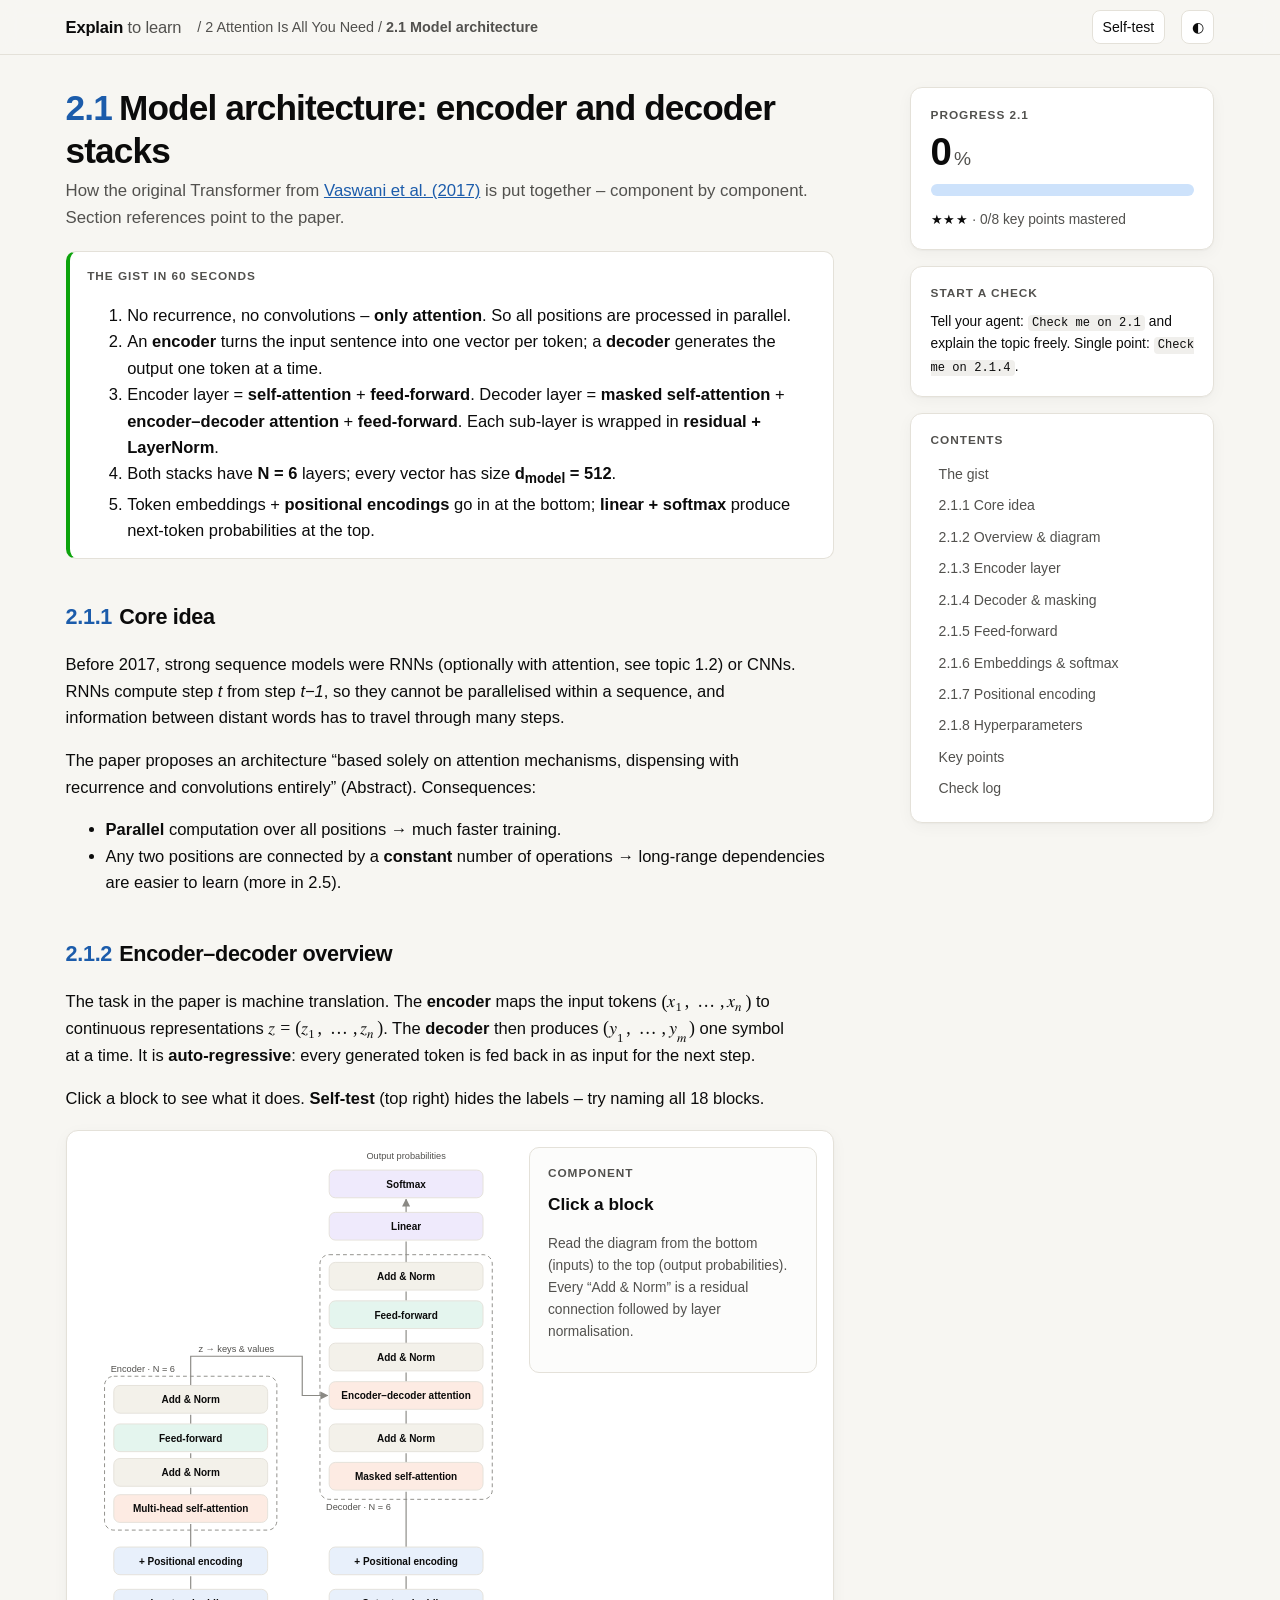
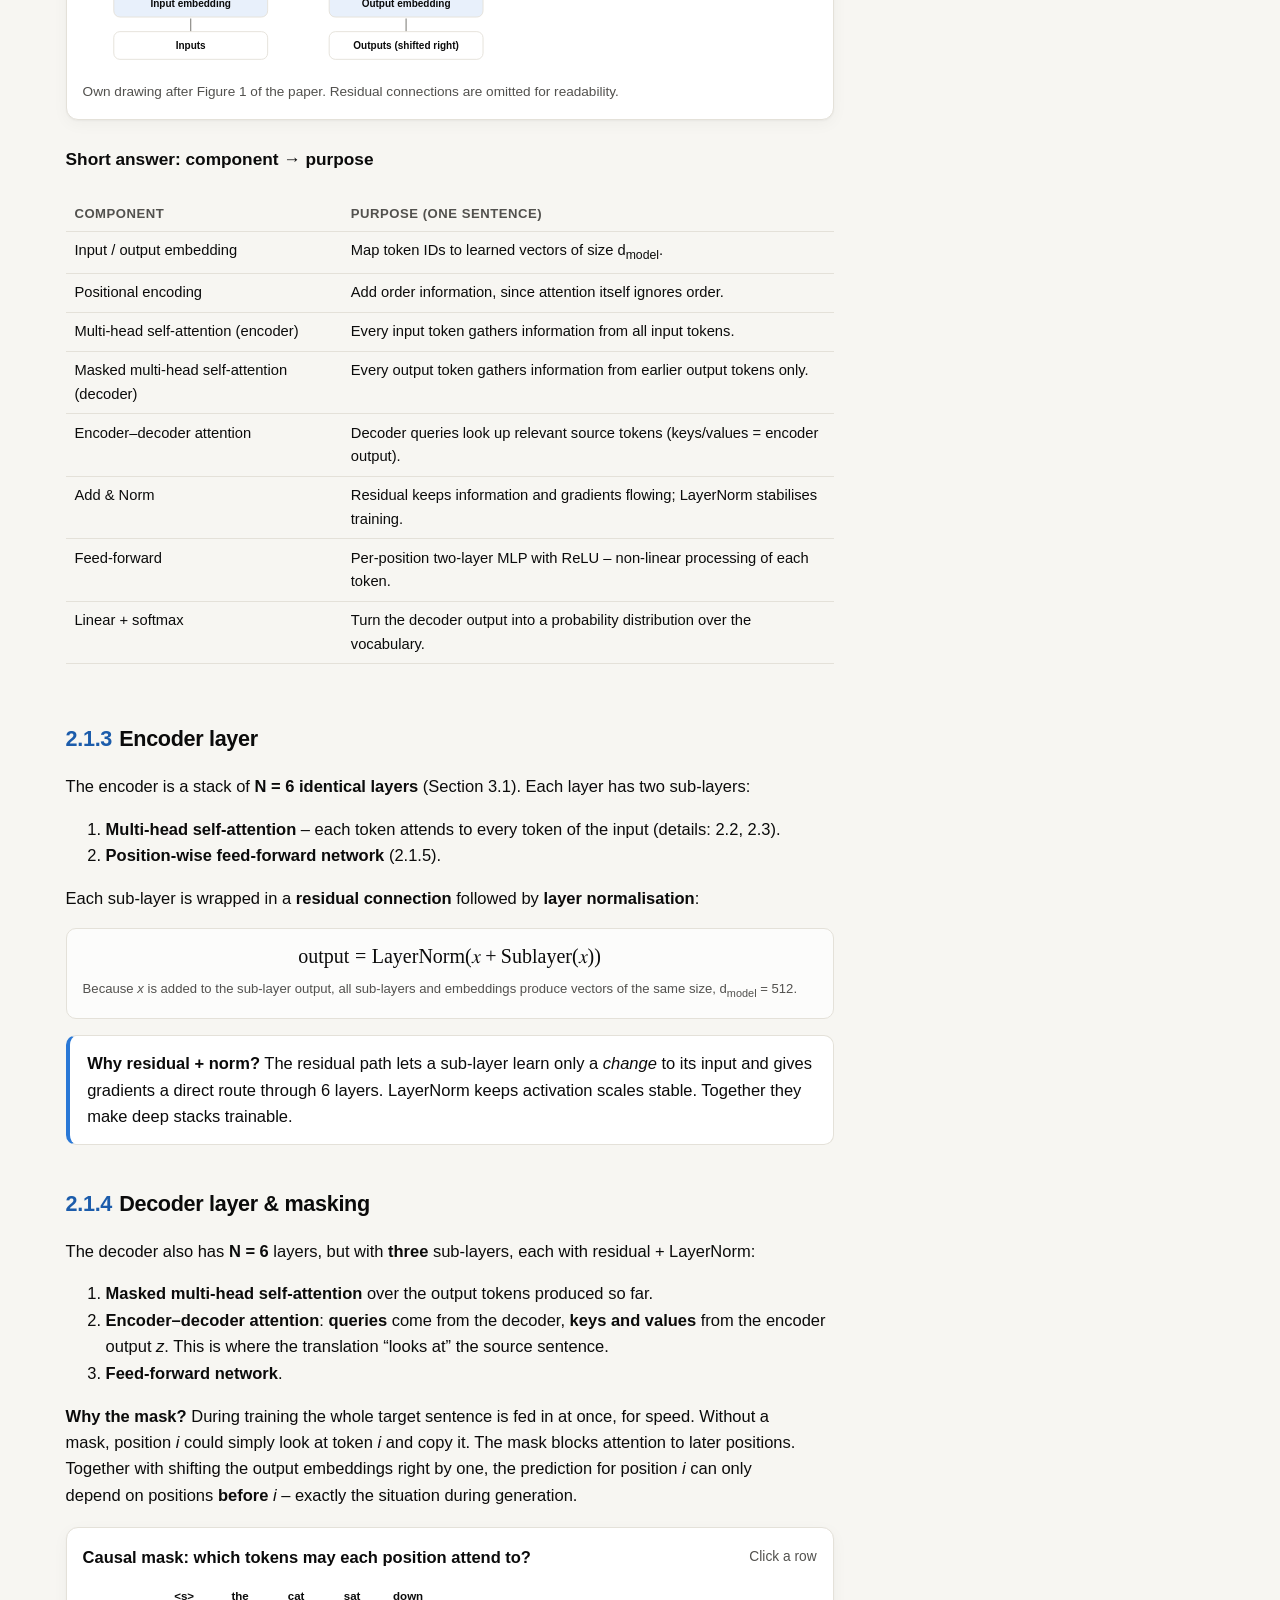
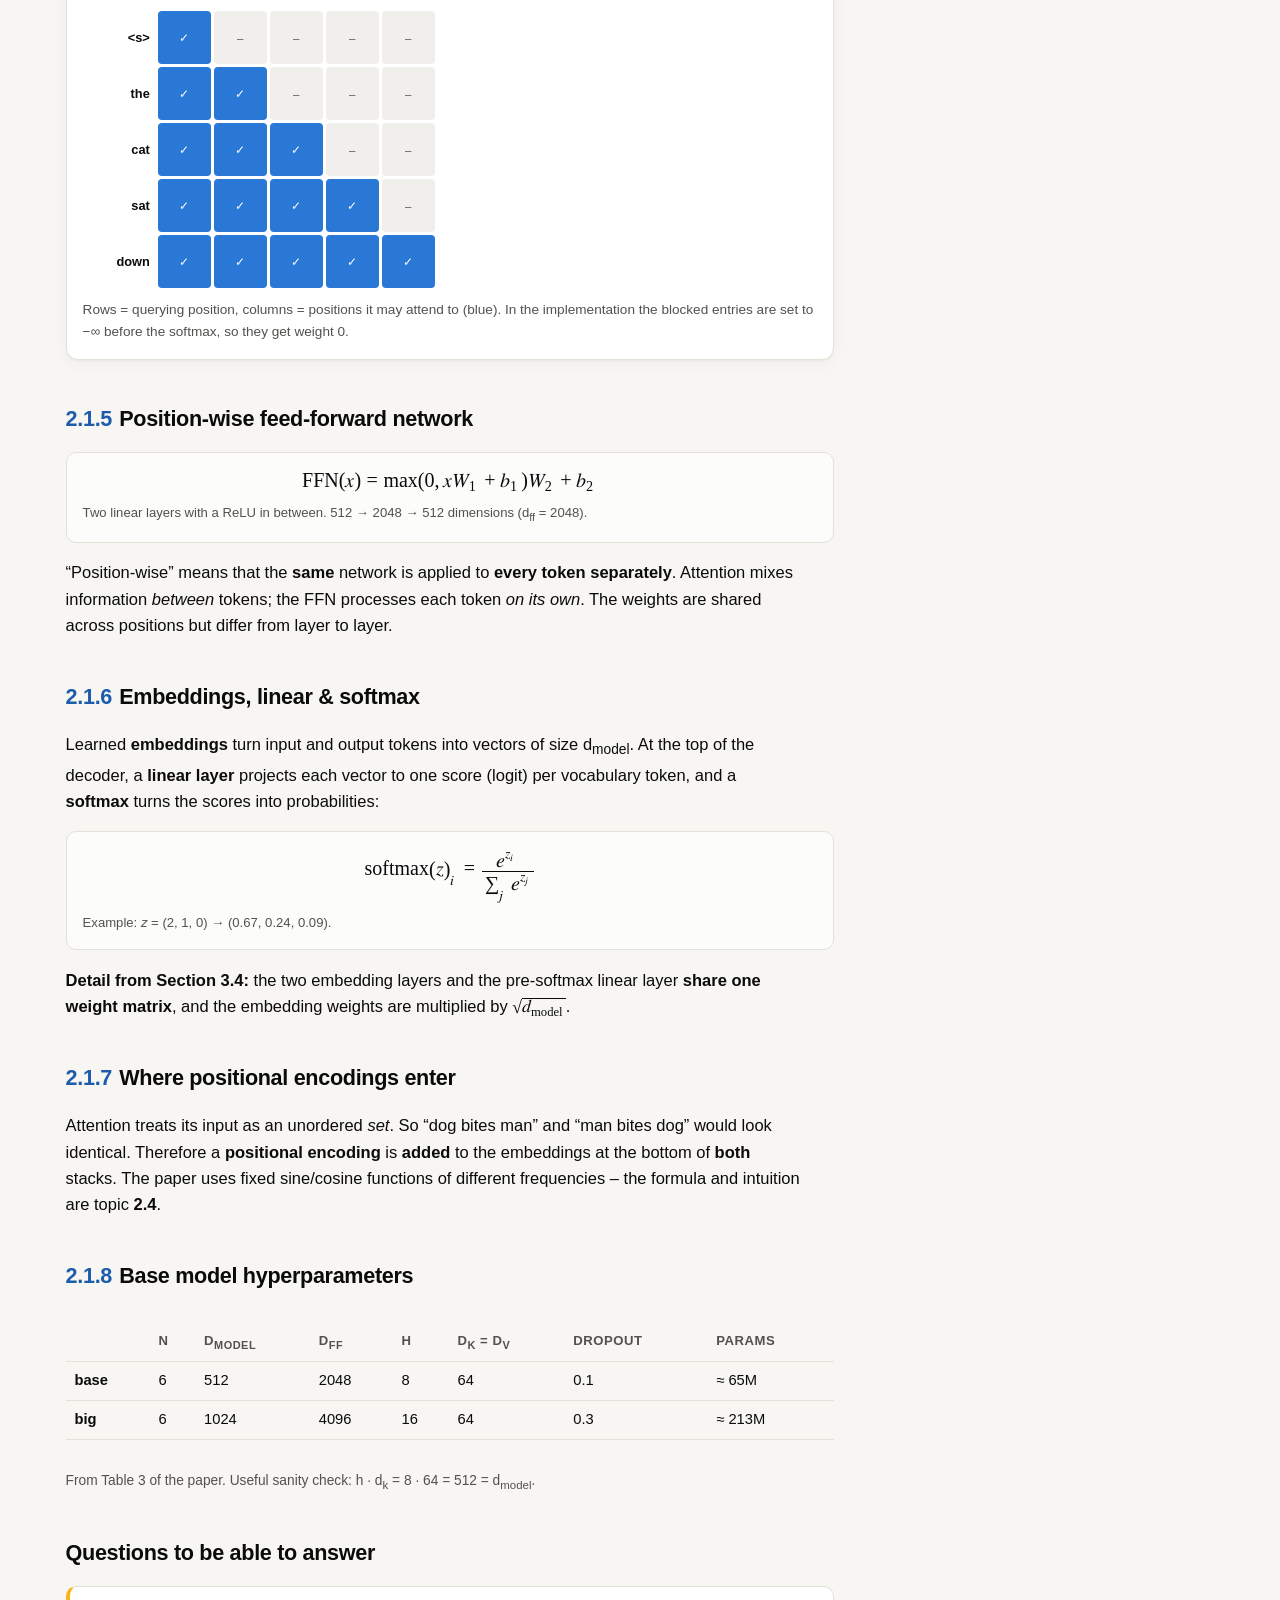
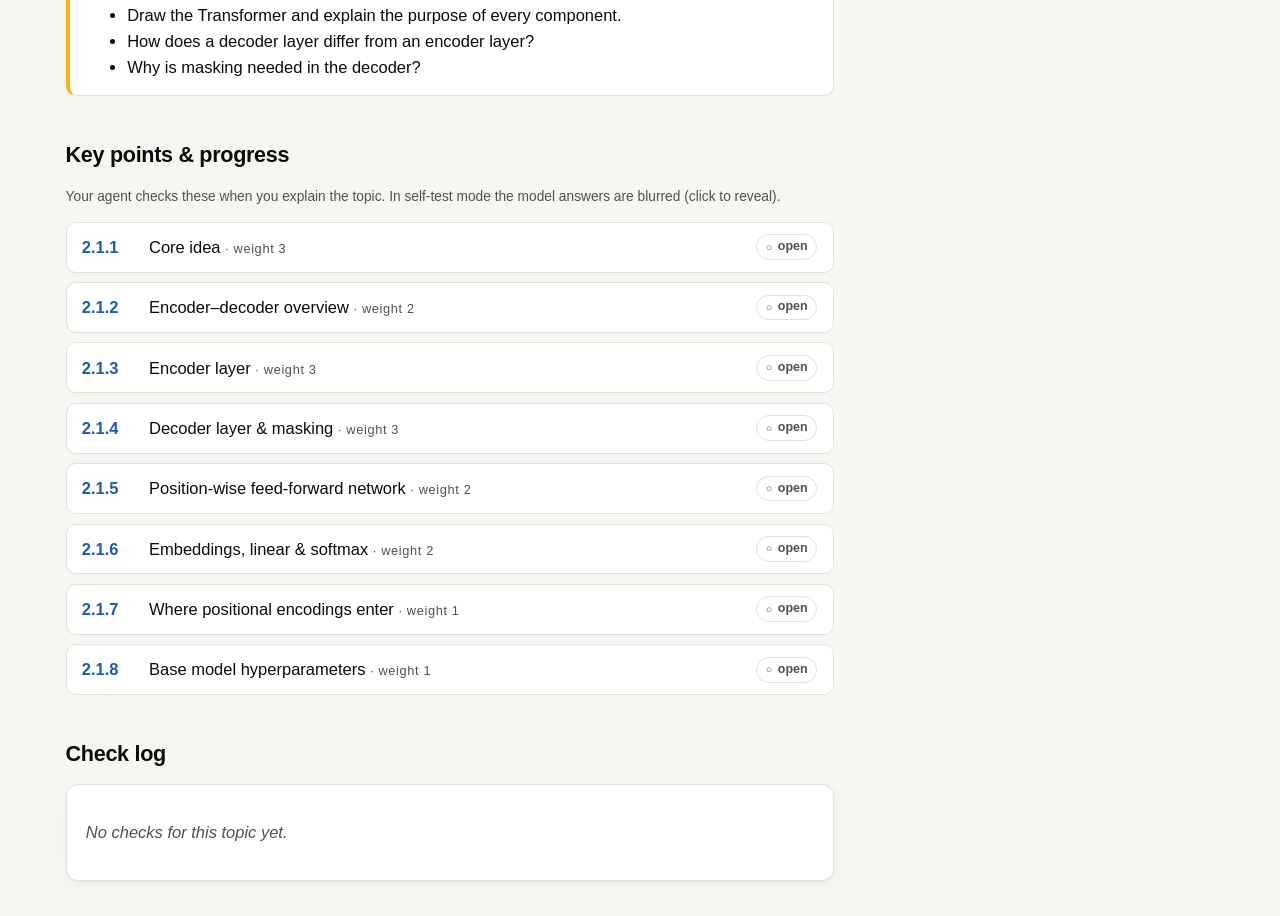
==== site/topics/2.1-model-architecture.html @ 0145dcda "Initial commit" ====
<!doctype html>
<html lang="en">
<head>
<meta charset="utf-8">
<meta name="viewport" content="width=device-width, initial-scale=1">
<title>2.1 Model architecture · Explain to learn</title>
<link rel="stylesheet" href="../assets/style.css">
</head>
<body data-topic="2.1" data-root="../">
<header class="topbar"><div class="wrap">
  <a class="brand" href="../index.html">Explain <span>to learn</span></a>
  <span class="crumbs">/ 2 Attention Is All You Need / <b>2.1 Model architecture</b></span>
  <span class="spacer"></span>
  <button class="iconbtn" id="quizbtn" aria-pressed="false" title="Hide answers to test yourself">Self-test</button>
  <button class="iconbtn" data-action="theme" title="Toggle light/dark" aria-label="Toggle light/dark">◐</button>
</div></header>

<div class="wrap page">
<article>
  <h1><span class="num">2.1</span>Model architecture: encoder and decoder stacks</h1>
  <p class="lead">How the original Transformer from <a href="https://arxiv.org/abs/1706.03762">Vaswani et al. (2017)</a> is put together – component by component. Section references point to the paper.</p>

  <section id="summary">
    <div class="box check">
      <p class="label">The gist in 60 seconds</p>
      <ol>
        <li>No recurrence, no convolutions – <b>only attention</b>. So all positions are processed in parallel.</li>
        <li>An <b>encoder</b> turns the input sentence into one vector per token; a <b>decoder</b> generates the output one token at a time.</li>
        <li>Encoder layer = <b>self-attention</b> + <b>feed-forward</b>. Decoder layer = <b>masked self-attention</b> + <b>encoder–decoder attention</b> + <b>feed-forward</b>. Each sub-layer is wrapped in <b>residual + LayerNorm</b>.</li>
        <li>Both stacks have <b>N = 6</b> layers; every vector has size <b>d<sub>model</sub> = 512</b>.</li>
        <li>Token embeddings + <b>positional encodings</b> go in at the bottom; <b>linear + softmax</b> produce next-token probabilities at the top.</li>
      </ol>
    </div>
  </section>

  <section id="idea">
    <h2><span class="num">2.1.1</span>Core idea</h2>
    <p>Before 2017, strong sequence models were RNNs (optionally with attention, see topic 1.2) or CNNs. RNNs compute step <i>t</i> from step <i>t−1</i>, so they cannot be parallelised within a sequence, and information between distant words has to travel through many steps.</p>
    <p>The paper proposes an architecture “based solely on attention mechanisms, dispensing with recurrence and convolutions entirely” (Abstract). Consequences:</p>
    <ul>
      <li><b>Parallel</b> computation over all positions → much faster training.</li>
      <li>Any two positions are connected by a <b>constant</b> number of operations → long-range dependencies are easier to learn (more in 2.5).</li>
    </ul>
  </section>

  <section id="overview">
    <h2><span class="num">2.1.2</span>Encoder–decoder overview</h2>
    <p>The task in the paper is machine translation. The <b>encoder</b> maps the input tokens <math><mo>(</mo><msub><mi>x</mi><mn>1</mn></msub><mo>,</mo><mo>…</mo><mo>,</mo><msub><mi>x</mi><mi>n</mi></msub><mo>)</mo></math> to continuous representations <math><mi>z</mi><mo>=</mo><mo>(</mo><msub><mi>z</mi><mn>1</mn></msub><mo>,</mo><mo>…</mo><mo>,</mo><msub><mi>z</mi><mi>n</mi></msub><mo>)</mo></math>. The <b>decoder</b> then produces <math><mo>(</mo><msub><mi>y</mi><mn>1</mn></msub><mo>,</mo><mo>…</mo><mo>,</mo><msub><mi>y</mi><mi>m</mi></msub><mo>)</mo></math> one symbol at a time. It is <b>auto-regressive</b>: every generated token is fed back in as input for the next step.</p>
    <p>Click a block to see what it does. <b>Self-test</b> (top right) hides the labels – try naming all 18 blocks.</p>
    <figure>
      <div class="arch wide">
        <svg id="archsvg" viewBox="0 0 560 680" role="img" aria-label="Transformer: encoder stack on the left, decoder stack on the right, read from bottom to top">
          <defs><marker id="au" viewBox="0 0 10 10" refX="9" refY="5" markerWidth="7" markerHeight="7" orient="auto"><path d="M0,0 L10,5 L0,10 z" fill="var(--faint)"/></marker></defs>
          <rect class="loopbox" x="28" y="298" width="224" height="200" rx="12"/>
          <rect class="loopbox" x="308" y="140" width="224" height="318" rx="12"/>
          <text class="note" x="36" y="292">Encoder · N = 6</text>
          <text class="note" x="316" y="472">Decoder · N = 6</text>
          <path class="flow" marker-end="url(#au)" d="M140,630 V613 M140,575 V558 M140,520 V490 M140,452 V443 M140,405 V398 M140,360 V348
            M420,630 V613 M420,575 V558 M420,520 V448 M420,410 V398 M420,360 V343 M420,305 V293 M420,255 V238 M420,200 V188 M420,150 V123 M420,85 V68"/>
          <path class="flow" marker-end="url(#au)" d="M140,310 V272 H285 V323 H318"/>
          <text class="note" x="150" y="266">z → keys &amp; values</text>
          <text class="note" x="420" y="16" text-anchor="middle">Output probabilities</text>
        </svg>
        <div class="arch-panel" id="archpanel" aria-live="polite">
          <p class="label">Component</p>
          <h3>Click a block</h3>
          <p class="small muted">Read the diagram from the bottom (inputs) to the top (output probabilities). Every “Add &amp; Norm” is a residual connection followed by layer normalisation.</p>
        </div>
      </div>
      <figcaption>Own drawing after Figure 1 of the paper. Residual connections are omitted for readability.</figcaption>
    </figure>

    <h3>Short answer: component → purpose</h3>
    <div class="tablewrap"><table>
      <thead><tr><th>Component</th><th>Purpose (one sentence)</th></tr></thead>
      <tbody>
        <tr><td>Input / output embedding</td><td class="reveal">Map token IDs to learned vectors of size d<sub>model</sub>.</td></tr>
        <tr><td>Positional encoding</td><td class="reveal">Add order information, since attention itself ignores order.</td></tr>
        <tr><td>Multi-head self-attention (encoder)</td><td class="reveal">Every input token gathers information from all input tokens.</td></tr>
        <tr><td>Masked multi-head self-attention (decoder)</td><td class="reveal">Every output token gathers information from earlier output tokens only.</td></tr>
        <tr><td>Encoder–decoder attention</td><td class="reveal">Decoder queries look up relevant source tokens (keys/values = encoder output).</td></tr>
        <tr><td>Add &amp; Norm</td><td class="reveal">Residual keeps information and gradients flowing; LayerNorm stabilises training.</td></tr>
        <tr><td>Feed-forward</td><td class="reveal">Per-position two-layer MLP with ReLU – non-linear processing of each token.</td></tr>
        <tr><td>Linear + softmax</td><td class="reveal">Turn the decoder output into a probability distribution over the vocabulary.</td></tr>
      </tbody>
    </table></div>
  </section>

  <section id="encoder">
    <h2><span class="num">2.1.3</span>Encoder layer</h2>
    <p>The encoder is a stack of <b>N = 6 identical layers</b> (Section 3.1). Each layer has two sub-layers:</p>
    <ol>
      <li><b>Multi-head self-attention</b> – each token attends to every token of the input (details: 2.2, 2.3).</li>
      <li><b>Position-wise feed-forward network</b> (2.1.5).</li>
    </ol>
    <p>Each sub-layer is wrapped in a <b>residual connection</b> followed by <b>layer normalisation</b>:</p>
    <div class="fml">
      <math display="block"><mtext>output</mtext><mo>=</mo><mi>LayerNorm</mi><mo>(</mo><mi>x</mi><mo>+</mo><mi>Sublayer</mi><mo>(</mo><mi>x</mi><mo>)</mo><mo>)</mo></math>
      <span class="cap">Because <i>x</i> is added to the sub-layer output, all sub-layers and embeddings produce vectors of the same size, d<sub>model</sub> = 512.</span>
    </div>
    <div class="box tip"><b>Why residual + norm?</b> The residual path lets a sub-layer learn only a <i>change</i> to its input and gives gradients a direct route through 6 layers. LayerNorm keeps activation scales stable. Together they make deep stacks trainable.</div>
  </section>

  <section id="decoder">
    <h2><span class="num">2.1.4</span>Decoder layer &amp; masking</h2>
    <p>The decoder also has <b>N = 6</b> layers, but with <b>three</b> sub-layers, each with residual + LayerNorm:</p>
    <ol>
      <li><b>Masked multi-head self-attention</b> over the output tokens produced so far.</li>
      <li><b>Encoder–decoder attention</b>: <b>queries</b> come from the decoder, <b>keys and values</b> from the encoder output <i>z</i>. This is where the translation “looks at” the source sentence.</li>
      <li><b>Feed-forward network</b>.</li>
    </ol>
    <p><b>Why the mask?</b> During training the whole target sentence is fed in at once, for speed. Without a mask, position <i>i</i> could simply look at token <i>i</i> and copy it. The mask blocks attention to later positions. Together with shifting the output embeddings right by one, the prediction for position <i>i</i> can only depend on positions <b>before</b> <i>i</i> – exactly the situation during generation.</p>
    <figure>
      <div class="fig-toolbar"><b class="grow">Causal mask: which tokens may each position attend to?</b><span class="small muted">Click a row</span></div>
      <div id="mask" class="mask-grid"></div>
      <figcaption>Rows = querying position, columns = positions it may attend to (blue). In the implementation the blocked entries are set to −∞ before the softmax, so they get weight 0.</figcaption>
    </figure>
  </section>

  <section id="ffn">
    <h2><span class="num">2.1.5</span>Position-wise feed-forward network</h2>
    <div class="fml">
      <math display="block"><mi>FFN</mi><mo>(</mo><mi>x</mi><mo>)</mo><mo>=</mo><mi>max</mi><mo>(</mo><mn>0</mn><mo>,</mo><mi>x</mi><msub><mi>W</mi><mn>1</mn></msub><mo>+</mo><msub><mi>b</mi><mn>1</mn></msub><mo>)</mo><msub><mi>W</mi><mn>2</mn></msub><mo>+</mo><msub><mi>b</mi><mn>2</mn></msub></math>
      <span class="cap">Two linear layers with a ReLU in between. 512 → 2048 → 512 dimensions (d<sub>ff</sub> = 2048).</span>
    </div>
    <p>“Position-wise” means that the <b>same</b> network is applied to <b>every token separately</b>. Attention mixes information <i>between</i> tokens; the FFN processes each token <i>on its own</i>. The weights are shared across positions but differ from layer to layer.</p>
  </section>

  <section id="embeddings">
    <h2><span class="num">2.1.6</span>Embeddings, linear &amp; softmax</h2>
    <p>Learned <b>embeddings</b> turn input and output tokens into vectors of size d<sub>model</sub>. At the top of the decoder, a <b>linear layer</b> projects each vector to one score (logit) per vocabulary token, and a <b>softmax</b> turns the scores into probabilities:</p>
    <div class="fml">
      <math display="block"><mi>softmax</mi><msub><mrow><mo>(</mo><mi>z</mi><mo>)</mo></mrow><mi>i</mi></msub><mo>=</mo><mfrac><msup><mi>e</mi><msub><mi>z</mi><mi>i</mi></msub></msup><mrow><msub><mo>∑</mo><mi>j</mi></msub><msup><mi>e</mi><msub><mi>z</mi><mi>j</mi></msub></msup></mrow></mfrac></math>
      <span class="cap">Example: <i>z</i> = (2, 1, 0) → (0.67, 0.24, 0.09).</span>
    </div>
    <p><b>Detail from Section 3.4:</b> the two embedding layers and the pre-softmax linear layer <b>share one weight matrix</b>, and the embedding weights are multiplied by <math><msqrt><msub><mi>d</mi><mtext>model</mtext></msub></msqrt></math>.</p>
  </section>

  <section id="pe">
    <h2><span class="num">2.1.7</span>Where positional encodings enter</h2>
    <p>Attention treats its input as an unordered <i>set</i>. So “dog bites man” and “man bites dog” would look identical. Therefore a <b>positional encoding</b> is <b>added</b> to the embeddings at the bottom of <b>both</b> stacks. The paper uses fixed sine/cosine functions of different frequencies – the formula and intuition are topic <b>2.4</b>.</p>
  </section>

  <section id="hyper">
    <h2><span class="num">2.1.8</span>Base model hyperparameters</h2>
    <div class="tablewrap"><table>
      <thead><tr><th></th><th>N</th><th>d<sub>model</sub></th><th>d<sub>ff</sub></th><th>h</th><th>d<sub>k</sub> = d<sub>v</sub></th><th>dropout</th><th>params</th></tr></thead>
      <tbody>
        <tr><td><b>base</b></td><td>6</td><td>512</td><td>2048</td><td>8</td><td>64</td><td>0.1</td><td>≈ 65M</td></tr>
        <tr><td><b>big</b></td><td>6</td><td>1024</td><td>4096</td><td>16</td><td>64</td><td>0.3</td><td>≈ 213M</td></tr>
      </tbody>
    </table></div>
    <p class="small muted">From Table 3 of the paper. Useful sanity check: h · d<sub>k</sub> = 8 · 64 = 512 = d<sub>model</sub>.</p>
  </section>

  <section id="questions">
    <h2>Questions to be able to answer</h2>
    <div class="box exam" id="tp-questions"></div>
  </section>

  <section id="keypoints">
    <h2>Key points &amp; progress</h2>
    <p class="muted small">Your agent checks these when you explain the topic. In self-test mode the model answers are blurred (click to reveal).</p>
    <div class="kps" id="tp-keypoints"></div>
  </section>

  <section id="log">
    <h2>Check log</h2>
    <div class="card" id="tp-log"></div>
  </section>
</article>

<aside class="side">
  <div class="card" id="tp-status"></div>
  <div class="card small">
    <p class="label">Start a check</p>
    Tell your agent: <code>Check me on 2.1</code> and explain the topic freely. Single point: <code>Check me on 2.1.4</code>.
  </div>
  <nav class="card">
    <p class="label">Contents</p>
    <a href="#summary">The gist</a>
    <a href="#idea">2.1.1 Core idea</a>
    <a href="#overview">2.1.2 Overview &amp; diagram</a>
    <a href="#encoder">2.1.3 Encoder layer</a>
    <a href="#decoder">2.1.4 Decoder &amp; masking</a>
    <a href="#ffn">2.1.5 Feed-forward</a>
    <a href="#embeddings">2.1.6 Embeddings &amp; softmax</a>
    <a href="#pe">2.1.7 Positional encoding</a>
    <a href="#hyper">2.1.8 Hyperparameters</a>
    <a href="#keypoints">Key points</a>
    <a href="#log">Check log</a>
  </nav>
</aside>
</div>

<script src="../data/progress.js"></script>
<script src="../assets/app.js"></script>
<script>
(function () {
  const svgNS = "http://www.w3.org/2000/svg";

  // ---------- Architecture diagram ----------
  const E = 40, DX = 320, W = 200;
  const BLOCKS = [
    { x: E, y: 630, label: "Inputs", fill: "--card", kp: "2.1.2", what: "Source sentence as token IDs.", more: "E.g. the English sentence to translate." },
    { x: E, y: 575, label: "Input embedding", fill: "--blk-embed", kp: "2.1.6", what: "Token ID → learned vector (d_model = 512).", more: "Shares its weights with the output embedding and the final linear layer." },
    { x: E, y: 520, label: "+ Positional encoding", fill: "--blk-embed", kp: "2.1.7", what: "Adds order information.", more: "Fixed sinusoids, added element-wise (topic 2.4)." },
    { x: E, y: 452, label: "Multi-head self-attention", fill: "--blk-attn", kp: "2.1.3", what: "Each input token gathers information from all input tokens.", more: "8 heads in parallel (topic 2.3)." },
    { x: E, y: 405, label: "Add & Norm", fill: "--blk-norm", kp: "2.1.3", what: "LayerNorm(x + Sublayer(x)).", more: "Residual connection + layer normalisation." },
    { x: E, y: 360, label: "Feed-forward", fill: "--blk-ffn", kp: "2.1.5", what: "Per-position two-layer MLP with ReLU.", more: "512 → 2048 → 512." },
    { x: E, y: 310, label: "Add & Norm", fill: "--blk-norm", kp: "2.1.3", what: "LayerNorm(x + Sublayer(x)).", more: "Output of the top encoder layer = z, used by every decoder layer." },
    { x: DX, y: 630, label: "Outputs (shifted right)", fill: "--card", kp: "2.1.4", what: "Target tokens generated so far.", more: "Shifted by one position so that position i only sees tokens before i." },
    { x: DX, y: 575, label: "Output embedding", fill: "--blk-embed", kp: "2.1.6", what: "Token ID → learned vector.", more: "Same weight matrix as the input embedding." },
    { x: DX, y: 520, label: "+ Positional encoding", fill: "--blk-embed", kp: "2.1.7", what: "Adds order information.", more: "Same sinusoids as in the encoder." },
    { x: DX, y: 410, label: "Masked self-attention", fill: "--blk-attn", kp: "2.1.4", what: "Output tokens attend to earlier output tokens only.", more: "Future positions are masked (set to −∞ before softmax)." },
    { x: DX, y: 360, label: "Add & Norm", fill: "--blk-norm", kp: "2.1.3", what: "Residual + LayerNorm.", more: "Same wrapper as in the encoder." },
    { x: DX, y: 305, label: "Encoder–decoder attention", fill: "--blk-attn", kp: "2.1.4", what: "Decoder queries attend over the encoder output.", more: "Q from the decoder, K and V from z." },
    { x: DX, y: 255, label: "Add & Norm", fill: "--blk-norm", kp: "2.1.3", what: "Residual + LayerNorm.", more: "" },
    { x: DX, y: 200, label: "Feed-forward", fill: "--blk-ffn", kp: "2.1.5", what: "Per-position two-layer MLP with ReLU.", more: "" },
    { x: DX, y: 150, label: "Add & Norm", fill: "--blk-norm", kp: "2.1.3", what: "Residual + LayerNorm.", more: "" },
    { x: DX, y: 85, label: "Linear", fill: "--blk-out", kp: "2.1.6", what: "Project to vocabulary size → logits.", more: "One score per possible next token." },
    { x: DX, y: 30, label: "Softmax", fill: "--blk-out", kp: "2.1.6", what: "Logits → probability distribution.", more: "The next token is chosen from this distribution." }
  ];
  const svg = document.getElementById("archsvg"), panel = document.getElementById("archpanel");
  let quiz = false;
  BLOCKS.forEach((b, i) => {
    const g = document.createElementNS(svgNS, "g");
    g.setAttribute("class", "blk"); g.setAttribute("tabindex", "0"); g.setAttribute("role", "button");
    g.innerHTML = `<rect x="${b.x}" y="${b.y}" width="${W}" height="36" rx="8" fill="var(${b.fill})"/><text x="${b.x + W / 2}" y="${b.y + 23}" text-anchor="middle"></text>`;
    b.el = g; b.nr = i + 1;
    const show = () => {
      BLOCKS.forEach((x) => x.el.classList.remove("on")); g.classList.add("on");
      b.revealed = true; label(b);
      const k = ETL.keypoint(b.kp);
      panel.innerHTML = `<p class="label">Component ${b.nr}</p><h3>${ETL.esc(b.label)}</h3>
        <p><b>Purpose:</b> ${ETL.esc(b.what)}</p>${b.more ? `<p class="small">${ETL.esc(b.more)}</p>` : ""}
        ${k ? `<p class="small"><a href="#kp-${k.id}"><span class="kid">${k.id}</span>${ETL.esc(k.title)}</a> ${ETL.badge(k.status)}</p>` : ""}`;
      if (innerWidth < 720) panel.scrollIntoView({ block: "nearest", behavior: "smooth" });
    };
    g.addEventListener("click", show);
    g.addEventListener("keydown", (e) => { if (e.key === "Enter" || e.key === " ") { e.preventDefault(); show(); } });
    svg.appendChild(g); label(b);
  });
  function label(b) {
    const t = b.el.querySelector("text"), hide = quiz && !b.revealed;
    t.textContent = hide ? `${b.nr}  ?` : b.label;
    t.classList.toggle("hidden-label", hide);
  }

  // ---------- Self-test ----------
  const qb = document.getElementById("quizbtn");
  qb.addEventListener("click", () => {
    quiz = !quiz; qb.setAttribute("aria-pressed", quiz);
    document.body.classList.toggle("quiz-hide", quiz);
    BLOCKS.forEach((b) => { b.revealed = false; b.el.classList.remove("on"); label(b); });
    panel.innerHTML = quiz ? `<p class="label">Self-test</p><h3>Name blocks 1–${BLOCKS.length}</h3><p class="small muted">Say name and purpose out loud, then click to check.</p>`
      : `<p class="label">Component</p><h3>Click a block</h3>`;
  });
  document.addEventListener("click", (e) => { const r = e.target.closest(".quiz-hide .reveal"); if (r) r.classList.remove("reveal"); });

  // ---------- Causal mask ----------
  const TOK = ["<s>", "the", "cat", "sat", "down"], n = TOK.length, grid = document.getElementById("mask");
  grid.style.gridTemplateColumns = `4.5rem repeat(${n}, 1fr)`;
  let sel = null;
  function drawMask() {
    let h = `<span class="lbl"></span>` + TOK.map((t) => `<span class="lbl">${ETL.esc(t)}</span>`).join("");
    for (let r = 0; r < n; r++) {
      h += `<button aria-pressed="${sel === r}" data-r="${r}">${ETL.esc(TOK[r])}</button>`;
      for (let c = 0; c < n; c++) {
        const ok = c <= r, active = sel === null || sel === r;
        h += `<span class="${ok && active ? "ok" : ""} ${sel === r ? "row" : ""}" title="${TOK[r]} → ${TOK[c]}: ${ok ? "allowed" : "masked"}">${ok ? "✓" : "–"}</span>`;
      }
    }
    grid.innerHTML = h;
  }
  grid.addEventListener("click", (e) => { const b = e.target.closest("button"); if (!b) return; sel = sel === +b.dataset.r ? null : +b.dataset.r; drawMask(); });
  drawMask();
})();
</script>
</body>
</html>
---- site/assets/style.css ----
:root{
  color-scheme: light;
  --bg:#f7f6f2; --surface:#fcfcfb; --card:#ffffff; --fg:#0b0b0b; --muted:#52514e; --faint:#8a8984;
  --line:#e4e1d9; --soft:#f0efec;
  --accent:#2a78d6; --accent-track:#cde2fb; --accent-ink:#1c5cab;
  --good:#0ca30c; --good-ink:#006300; --warning:#fab219; --warning-ink:#8a5a00; --critical:#d03b3b;
  --blk-embed:#e8f0fb; --blk-attn:#fdebe3; --blk-ffn:#e4f5ee; --blk-norm:#f3f1ea; --blk-out:#efeafc;
  --maxw:74rem; --radius:12px;
  --shadow:0 1px 2px rgba(0,0,0,.04),0 4px 16px rgba(0,0,0,.04);
}
@media (prefers-color-scheme: dark){
  :root:where(:not([data-theme="light"])){
    color-scheme: dark;
    --bg:#121211; --surface:#1a1a19; --card:#1f1f1d; --fg:#ffffff; --muted:#c3c2b7; --faint:#8f8e86;
    --line:#33332f; --soft:#262624;
    --accent:#3987e5; --accent-track:#1b3556; --accent-ink:#86b6ef;
    --good-ink:#5fd35f; --warning-ink:#fab219;
    --blk-embed:#1c2a3d; --blk-attn:#3a261d; --blk-ffn:#1b3129; --blk-norm:#2a2925; --blk-out:#2a2440;
    --shadow:none;
  }
}
:root[data-theme="dark"]{
  color-scheme: dark;
  --bg:#121211; --surface:#1a1a19; --card:#1f1f1d; --fg:#ffffff; --muted:#c3c2b7; --faint:#8f8e86;
  --line:#33332f; --soft:#262624;
  --accent:#3987e5; --accent-track:#1b3556; --accent-ink:#86b6ef;
  --good-ink:#5fd35f; --warning-ink:#fab219;
  --blk-embed:#1c2a3d; --blk-attn:#3a261d; --blk-ffn:#1b3129; --blk-norm:#2a2925; --blk-out:#2a2440;
  --shadow:none;
}

*{box-sizing:border-box}
html{scroll-behavior:smooth;scroll-padding-top:5rem}
body{margin:0;background:var(--bg);color:var(--fg);
  font:400 16.5px/1.6 -apple-system,BlinkMacSystemFont,"Segoe UI",Roboto,"Helvetica Neue",Arial,sans-serif;
  -webkit-text-size-adjust:100%}
a{color:var(--accent-ink)}
.wrap{max-width:var(--maxw);margin:0 auto;padding:0 1.1rem}

/* Topbar */
.topbar{position:sticky;top:0;z-index:20;background:color-mix(in srgb,var(--bg) 85%,transparent);
  backdrop-filter:blur(10px);-webkit-backdrop-filter:blur(10px);border-bottom:1px solid var(--line)}
.topbar .wrap{display:flex;align-items:center;gap:1rem;height:3.4rem}
.brand{white-space:nowrap;font-weight:700;letter-spacing:-.01em;text-decoration:none;color:var(--fg)}
.brand span{color:var(--muted);font-weight:500}
.topbar .spacer{flex:1}
.crumbs{color:var(--muted);font-size:.9rem;white-space:nowrap;overflow:hidden;text-overflow:ellipsis}
.crumbs a{color:var(--muted);text-decoration:none}
@media (max-width:640px){.crumbs{display:none}}
.iconbtn{border:1px solid var(--line);background:var(--card);color:var(--fg);border-radius:8px;
  height:2.1rem;min-width:2.1rem;padding:0 .6rem;cursor:pointer;font:inherit;font-size:.88rem}
.iconbtn:hover{background:var(--soft)}
.iconbtn[aria-pressed="true"]{background:var(--accent);border-color:var(--accent);color:#fff}

/* Typography */
h1{font-size:clamp(1.6rem,3.2vw,2.2rem);letter-spacing:-.025em;line-height:1.2;margin:2rem 0 .4rem}
h2{font-size:1.35rem;letter-spacing:-.015em;margin:2.6rem 0 .8rem}
h3{font-size:1.08rem;margin:1.6rem 0 .4rem}
.num{color:var(--accent-ink);font-variant-numeric:tabular-nums;margin-right:.45rem}
.lead{color:var(--muted);font-size:1.05rem;margin:.2rem 0 1.2rem;max-width:48rem}
.muted{color:var(--muted)} .small{font-size:.86rem}
code{background:var(--soft);padding:.1em .35em;border-radius:4px;font-family:ui-monospace,SFMono-Regular,Menlo,monospace;font-size:.88em}

/* Cards & grid */
.card{background:var(--card);border:1px solid var(--line);border-radius:var(--radius);padding:1.1rem 1.2rem;box-shadow:var(--shadow)}
.grid{display:grid;gap:1rem}
@media (min-width:760px){.grid.two{grid-template-columns:1fr 1fr}.grid.three{grid-template-columns:repeat(3,1fr)}}
.label{font-size:.74rem;text-transform:uppercase;letter-spacing:.08em;font-weight:700;color:var(--muted);margin:0 0 .5rem}

/* Hero */
.hero{display:grid;gap:1rem;margin:1rem 0 1.5rem}
@media (min-width:860px){.hero{grid-template-columns:1.1fr 2fr}}
.hero-figure{font-size:3.4rem;font-weight:650;letter-spacing:-.03em;line-height:1}
.hero-figure small{font-size:1.2rem;color:var(--muted);font-weight:500;margin-left:.2rem}
.stats{display:flex;gap:1.4rem;flex-wrap:wrap;margin-top:.9rem}
.stat b{display:block;font-size:1.25rem;font-weight:650}
.stat span{font-size:.8rem;color:var(--muted)}

/* Meter */
.meter{position:relative;height:8px;border-radius:4px;background:var(--accent-track);overflow:hidden}
.meter>i{position:absolute;inset:0 auto 0 0;border-radius:4px;background:var(--accent);transition:width .6s ease}
.meter.lg{height:12px;border-radius:6px}.meter.lg>i{border-radius:6px}
.meter.stack{display:flex;gap:2px;background:none}
.meter.stack>i{position:static;height:100%;border-radius:0}
.meter.stack>i:first-child{border-radius:4px 0 0 4px}
.meter.stack>i.rest{flex:1;background:var(--accent-track);border-radius:0 4px 4px 0}
.meter.stack>i.part{background:color-mix(in srgb,var(--accent) 45%,var(--accent-track))}

/* Topic list */
.komplex{margin:1.2rem 0 2rem}
.komplex-head{display:flex;align-items:baseline;gap:.8rem;margin-bottom:.6rem}
.komplex-head h2{margin:0}
.komplex-head .pct{margin-left:auto;color:var(--muted);font-variant-numeric:tabular-nums;font-size:.9rem}
.topics{display:grid;gap:.55rem}
.topic{display:grid;grid-template-columns:3.2rem 1fr auto;align-items:center;gap:.4rem .9rem;
  background:var(--card);border:1px solid var(--line);border-radius:10px;padding:.7rem .95rem;
  text-decoration:none;color:inherit;transition:border-color .15s,transform .15s}
a.topic:hover{border-color:var(--accent);transform:translateY(-1px)}
.topic .tid{font-weight:700;color:var(--accent-ink);font-variant-numeric:tabular-nums}
.topic .ttl{font-weight:560;line-height:1.3}
.topic .meta{grid-column:2/4;display:flex;align-items:center;gap:.8rem}
.topic .meta .meter{flex:1}
.topic .pct{font-variant-numeric:tabular-nums;font-size:.86rem;color:var(--muted);min-width:3.2rem;text-align:right}
.topic.disabled{opacity:.72}
.stars{color:var(--muted);font-size:.8rem;letter-spacing:.05em;white-space:nowrap}
.stars b{color:var(--fg);font-weight:400}
.pill{display:inline-flex;align-items:center;gap:.3rem;font-size:.75rem;font-weight:600;border-radius:999px;
  padding:.12rem .55rem;border:1px solid var(--line);color:var(--muted);white-space:nowrap}
.filters{display:flex;gap:.5rem;flex-wrap:wrap;margin:.5rem 0 1rem}

/* Status badges (icon + label, never color alone) */
.st{display:inline-flex;align-items:center;gap:.35rem;font-size:.78rem;font-weight:650;white-space:nowrap;
  border-radius:999px;padding:.12rem .55rem;border:1px solid}
.st::before{font-size:.85em}
.st.open{color:var(--muted);border-color:var(--line)} .st.open::before{content:"○"}
.st.partial{color:var(--warning-ink);border-color:var(--warning)} .st.partial::before{content:"◐"}
.st.wrong{color:var(--critical);border-color:var(--critical)} .st.wrong::before{content:"✕"}
.st.mastered{color:var(--good-ink);border-color:var(--good)} .st.mastered::before{content:"✓"}

/* Next up */
.next ol{list-style:none;margin:0;padding:0;display:grid;gap:.5rem}
.next li{display:flex;gap:.7rem;align-items:flex-start}
.next .rank{flex:none;width:1.6rem;height:1.6rem;border-radius:50%;background:var(--accent-track);color:var(--accent-ink);
  display:grid;place-items:center;font-weight:700;font-size:.82rem}
.next .why{color:var(--muted);font-size:.85rem}

/* Kernpunkte */
.kps{display:grid;gap:.6rem}
.kp{background:var(--card);border:1px solid var(--line);border-radius:10px;overflow:hidden}
.kp summary{list-style:none;cursor:pointer;display:grid;grid-template-columns:3.4rem 1fr auto;gap:.8rem;align-items:center;padding:.7rem .95rem}
.kp summary::-webkit-details-marker{display:none}
.kp summary .kid{font-weight:700;color:var(--accent-ink);font-variant-numeric:tabular-nums}
.kp .body{padding:0 .95rem .9rem 4.95rem;font-size:.93rem}
.kp .body p{margin:.35rem 0}
.kp .notiz{border-left:3px solid var(--line);padding-left:.7rem;color:var(--muted)}
.kp.target{outline:2px solid var(--accent);outline-offset:2px}
@media (max-width:600px){.kp .body{padding-left:.95rem}}

/* Protokoll */
.log{display:grid;gap:.8rem}
.log .entry{border-left:3px solid var(--accent);padding:.2rem 0 .2rem .9rem}
.log .entry h4{margin:0 0 .25rem;font-size:.95rem}
.log .entry ul{margin:.3rem 0;padding-left:1.1rem;font-size:.9rem}
.empty{color:var(--muted);font-style:italic}

/* Topic page layout */
.page{display:block}
@media (min-width:1080px){.page{display:grid;grid-template-columns:minmax(0,1fr) 19rem;gap:2.2rem;align-items:start}}
.side{position:sticky;top:4.4rem;display:grid;gap:1rem;margin-top:2rem}
.side nav a{display:block;padding:.28rem .5rem;border-radius:6px;color:var(--muted);text-decoration:none;font-size:.88rem}
.side nav a:hover{background:var(--soft);color:var(--fg)}
@media (max-width:1079px){.side{position:static}}
article{max-width:48rem}
article p,article li{max-width:46rem}
section{margin-bottom:2.2rem}

.box{border:1px solid var(--line);background:var(--card);border-radius:10px;padding:.9rem 1.1rem;margin:1rem 0}
.box>*:first-child{margin-top:0}.box>*:last-child{margin-bottom:0}
.box.exam{border-left:4px solid var(--warning)}
.box.tip{border-left:4px solid var(--accent)}
.box.check{border-left:4px solid var(--good)}
.fml{background:var(--surface);border:1px solid var(--line);border-radius:10px;padding:1rem;margin:1rem 0;overflow-x:auto;text-align:center}
.fml .cap{display:block;text-align:left;font-size:.82rem;color:var(--muted);margin-top:.6rem}
math{font-family:"Latin Modern Math","STIX Two Math","Cambria Math","Times New Roman",serif;font-size:1.08em}
math[display="block"]{font-size:1.25rem;margin:.2rem auto}

table{width:100%;border-collapse:collapse;font-size:.92rem;margin:1rem 0}
th,td{border-bottom:1px solid var(--line);padding:.45rem .55rem;text-align:left;vertical-align:top}
th{color:var(--muted);font-weight:650;font-size:.82rem;text-transform:uppercase;letter-spacing:.04em}
.tablewrap{overflow-x:auto}

/* Interactive figures */
figure{margin:1.2rem 0;background:var(--card);border:1px solid var(--line);border-radius:var(--radius);padding:1rem;box-shadow:var(--shadow)}
figcaption{font-size:.85rem;color:var(--muted);margin-top:.7rem}
.fig-toolbar{display:flex;gap:.5rem;flex-wrap:wrap;align-items:center;margin-bottom:.8rem}
.fig-toolbar .grow{flex:1}
.arch{display:grid;gap:1rem}
@media (min-width:720px){.arch{grid-template-columns:minmax(15rem,20rem) 1fr}.arch.wide{grid-template-columns:minmax(0,1.5fr) minmax(14rem,1fr)}}
.arch svg{width:100%;height:auto;max-height:44rem}
.arch .blk{cursor:pointer}
.arch .blk rect{stroke:var(--line);stroke-width:1.2;transition:stroke .15s}
.arch .blk:hover rect,.arch .blk.on rect{stroke:var(--accent);stroke-width:2.2}
.arch .blk text{fill:var(--fg);font-size:13px;font-weight:560;pointer-events:none}
.arch .blk text.hidden-label{fill:var(--faint)}
.arch .flow{stroke:var(--faint);stroke-width:1.5;fill:none}
.arch .loopbox{fill:none;stroke:var(--faint);stroke-dasharray:5 4;stroke-width:1.2}
.arch .note{fill:var(--muted);font-size:12px}
.arch-panel{background:var(--surface);border:1px solid var(--line);border-radius:10px;padding:1rem 1.1rem;align-self:start}
.arch-panel h3{margin:0 0 .3rem}
.arch-panel .kid{color:var(--accent-ink);font-weight:700;margin-right:.3rem}
.quiz-hide .reveal{filter:blur(6px);user-select:none;cursor:pointer}

.ctrl{display:grid;grid-template-columns:5.5rem 1fr 3.2rem;gap:.6rem;align-items:center;font-size:.9rem;margin:.35rem 0}
.ctrl input[type=range]{width:100%;accent-color:var(--accent)}
.ctrl output{font-variant-numeric:tabular-nums;text-align:right;color:var(--muted)}
.bars{display:grid;gap:.4rem;margin-top:.8rem}
.bar{display:grid;grid-template-columns:5.5rem 1fr 3.6rem;gap:.6rem;align-items:center;font-size:.9rem}
.bar .track{height:14px;background:var(--soft);border-radius:0 4px 4px 0;position:relative}
.bar .fill{position:absolute;inset:0 auto 0 0;background:var(--accent);border-radius:0 4px 4px 0;transition:width .25s}
.bar output{text-align:right;font-variant-numeric:tabular-nums}
.pe-wrap{position:relative}
.pe-wrap canvas{width:100%;height:clamp(12rem,32vw,20rem);border-radius:6px;image-rendering:pixelated;display:block}
.tooltip{position:absolute;pointer-events:none;background:var(--card);border:1px solid var(--line);border-radius:8px;
  padding:.35rem .55rem;font-size:.8rem;box-shadow:0 4px 14px rgba(0,0,0,.12);white-space:nowrap;display:none;z-index:5}
.legend-ramp{display:flex;align-items:center;gap:.5rem;font-size:.78rem;color:var(--muted);margin-top:.5rem}
.legend-ramp i{display:block;height:8px;flex:0 0 10rem;border-radius:4px;background:linear-gradient(90deg,#d03b3b,#f0efec,#2a78d6)}
.pe-lines svg{width:100%;height:auto}
.pe-lines path{fill:none;stroke-width:2}
.pe-lines .axis{stroke:var(--line)}
.pe-lines text{fill:var(--muted);font-size:11px}
.types{display:grid;gap:.8rem}
@media (min-width:720px){.types{grid-template-columns:repeat(3,1fr)}}
.types .card h4{margin:.1rem 0 .3rem}
.types svg{width:100%;height:auto;margin:.4rem 0}
.foot{border-top:1px solid var(--line);margin-top:3rem;padding:1.5rem 0 3rem;color:var(--muted);font-size:.85rem}

/* Attention mask demo */
.mask-grid{display:grid;gap:3px;margin:.6rem 0;max-width:22rem}
.mask-grid span{aspect-ratio:1;border-radius:4px;display:grid;place-items:center;font-size:.72rem;color:var(--muted);background:var(--soft)}
.mask-grid span.lbl{background:none;font-weight:600;color:var(--fg);aspect-ratio:auto;padding:.2rem 0}
.mask-grid span.ok{background:var(--accent);color:#fff}
.mask-grid span.row{outline:2px solid var(--accent);outline-offset:1px}
.mask-grid button{all:unset;cursor:pointer;font-weight:600;font-size:.8rem;text-align:right;padding-right:.3rem}
.mask-grid button[aria-pressed="true"]{color:var(--accent-ink)}
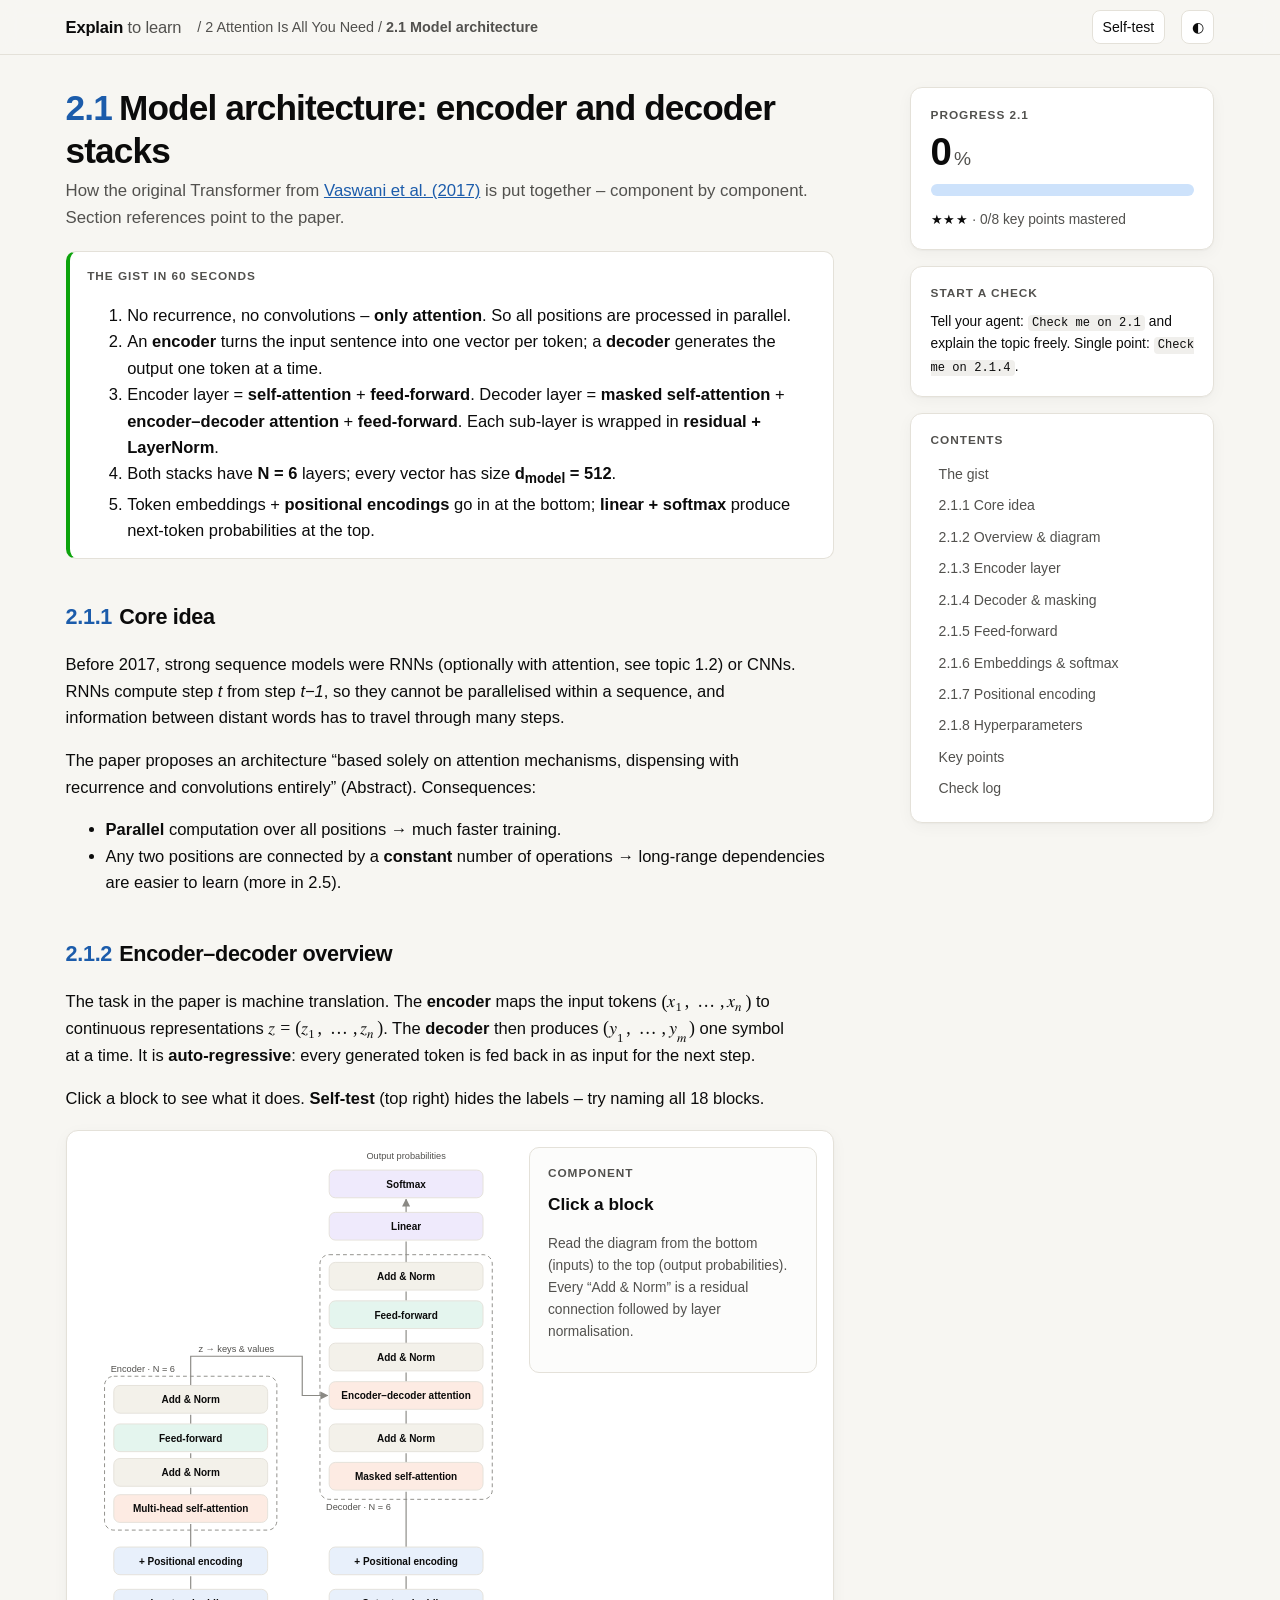
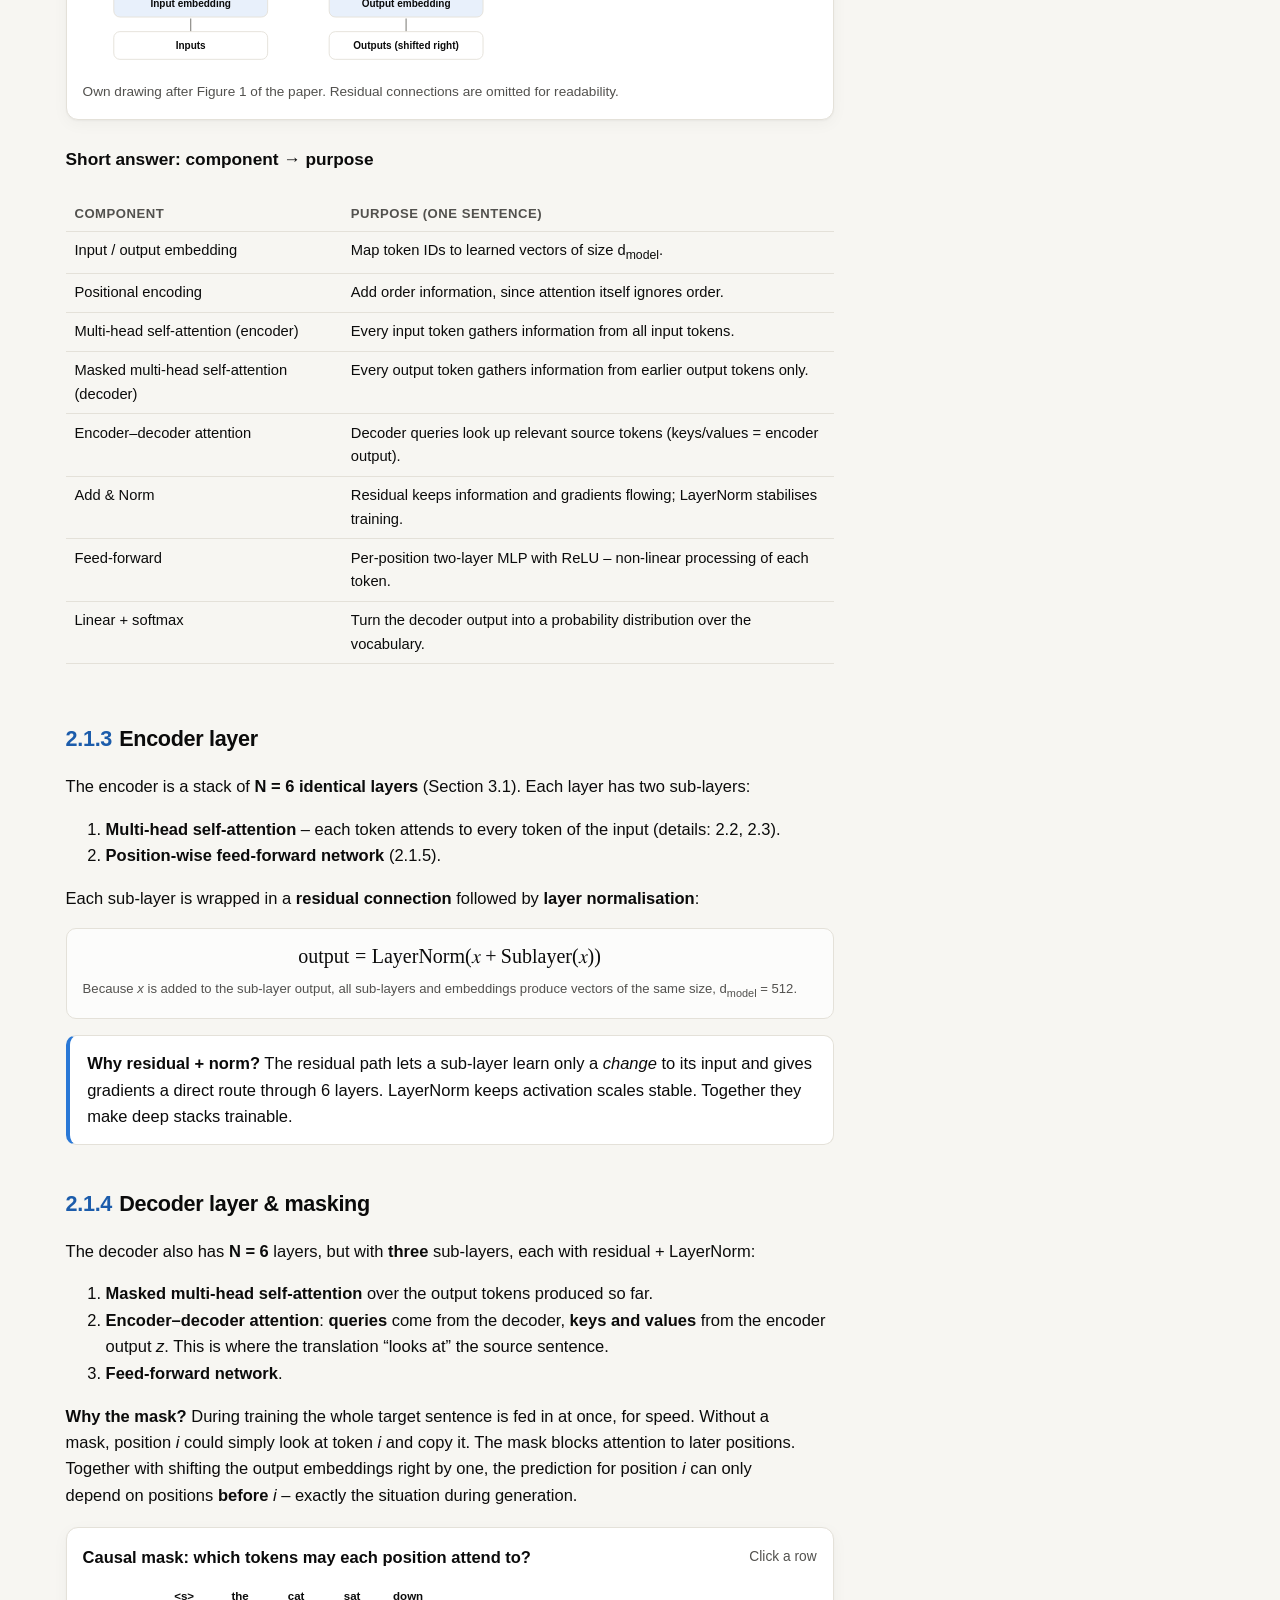
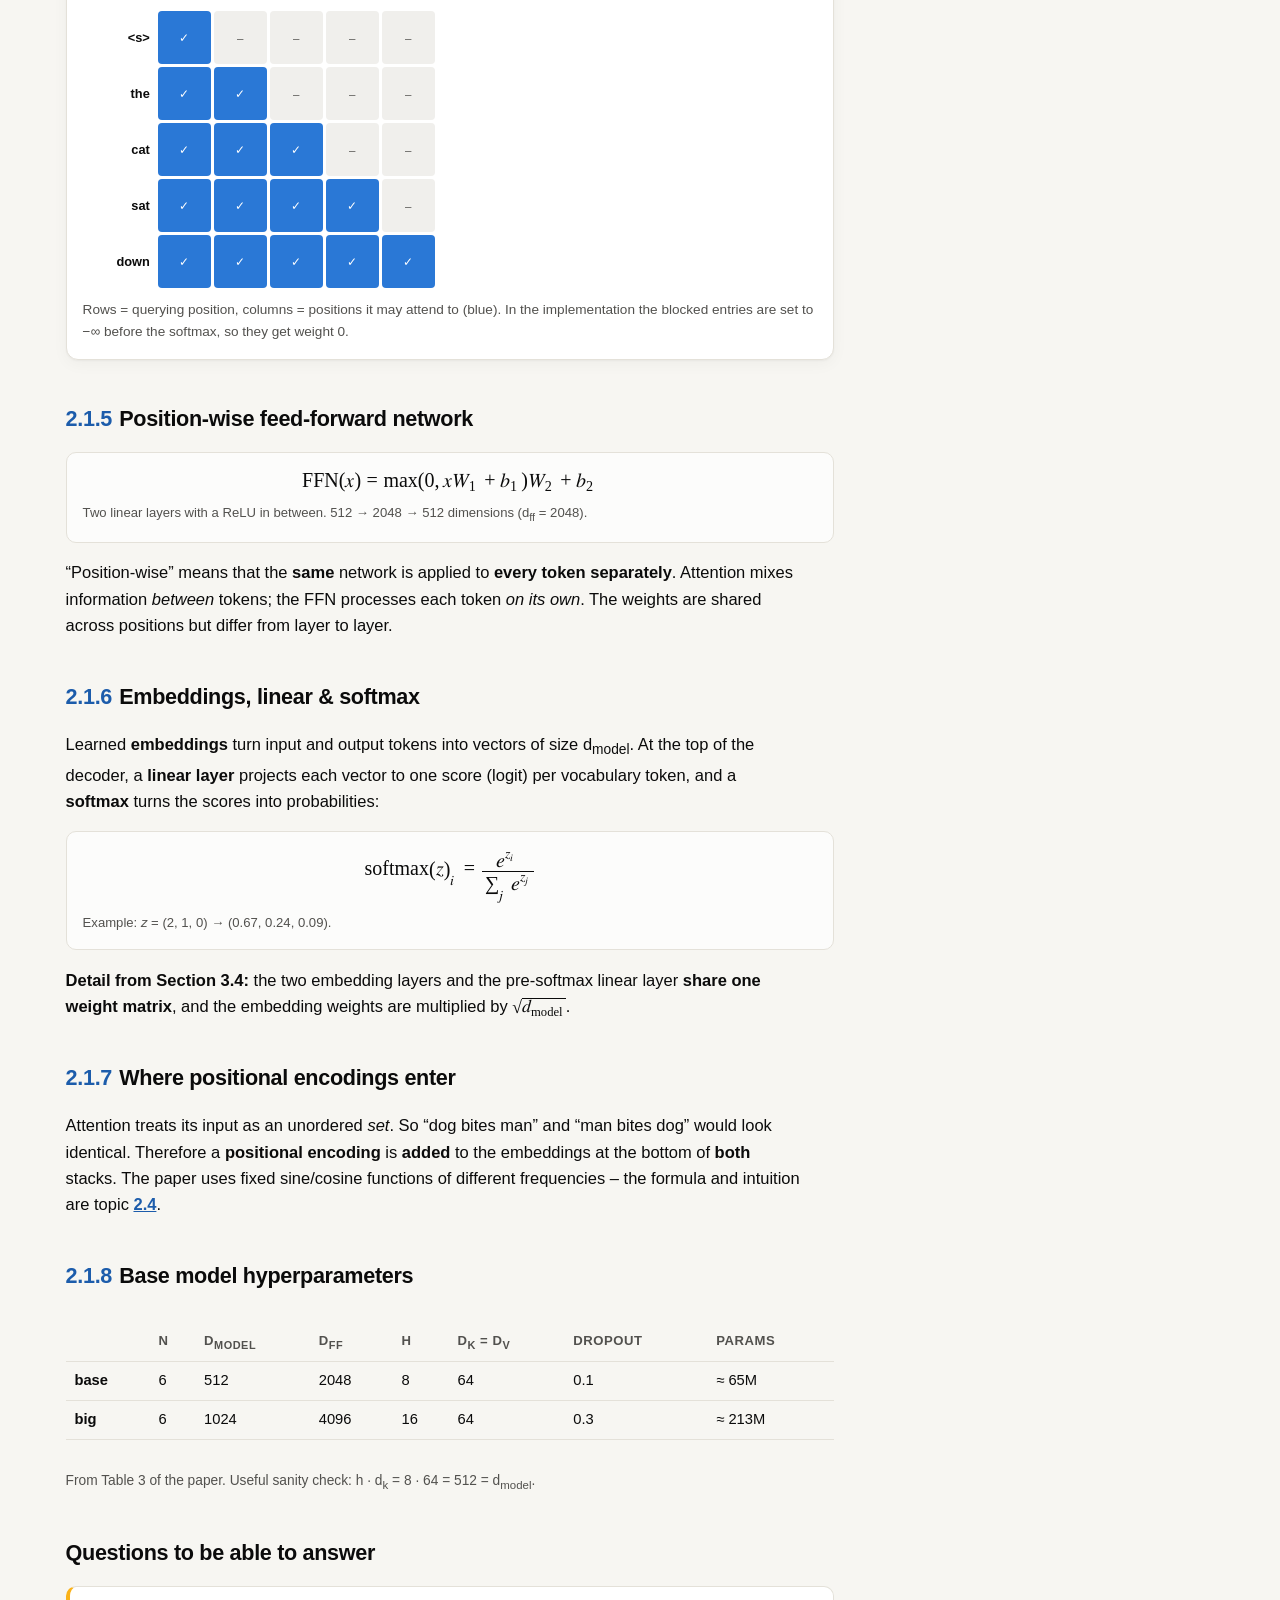
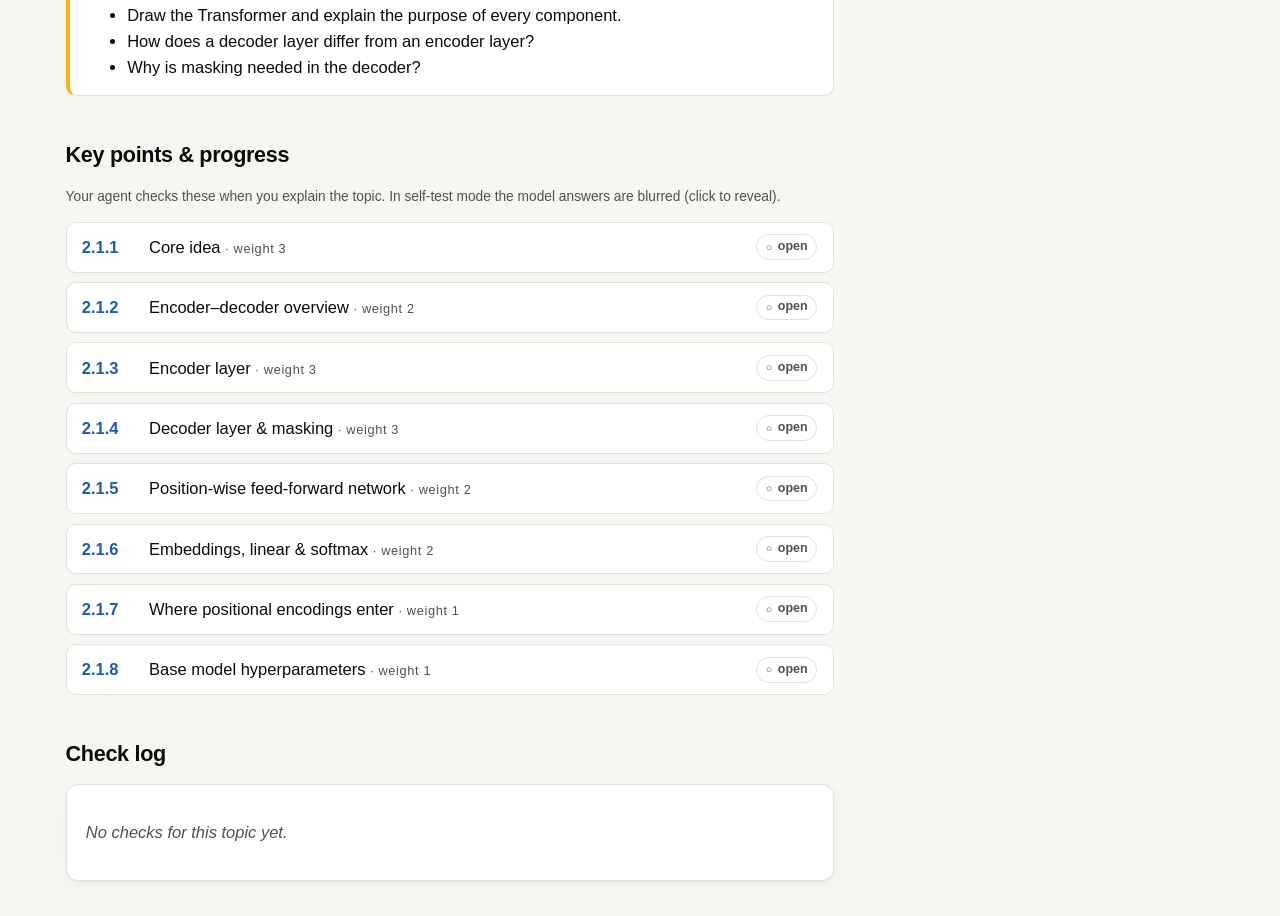
==== commit 4d400637: "added topics 2.x" ====
--- a/site/topics/2.1-model-architecture.html
+++ b/site/topics/2.1-model-architecture.html
@@ -138,7 +138,7 @@
 
   <section id="pe">
     <h2><span class="num">2.1.7</span>Where positional encodings enter</h2>
-    <p>Attention treats its input as an unordered <i>set</i>. So “dog bites man” and “man bites dog” would look identical. Therefore a <b>positional encoding</b> is <b>added</b> to the embeddings at the bottom of <b>both</b> stacks. The paper uses fixed sine/cosine functions of different frequencies – the formula and intuition are topic <b>2.4</b>.</p>
+    <p>Attention treats its input as an unordered <i>set</i>. So “dog bites man” and “man bites dog” would look identical. Therefore a <b>positional encoding</b> is <b>added</b> to the embeddings at the bottom of <b>both</b> stacks. The paper uses fixed sine/cosine functions of different frequencies – the formula and intuition are topic <a href="2.4-positional-encoding.html"><b>2.4</b></a>.</p>
   </section>
 
   <section id="hyper">
